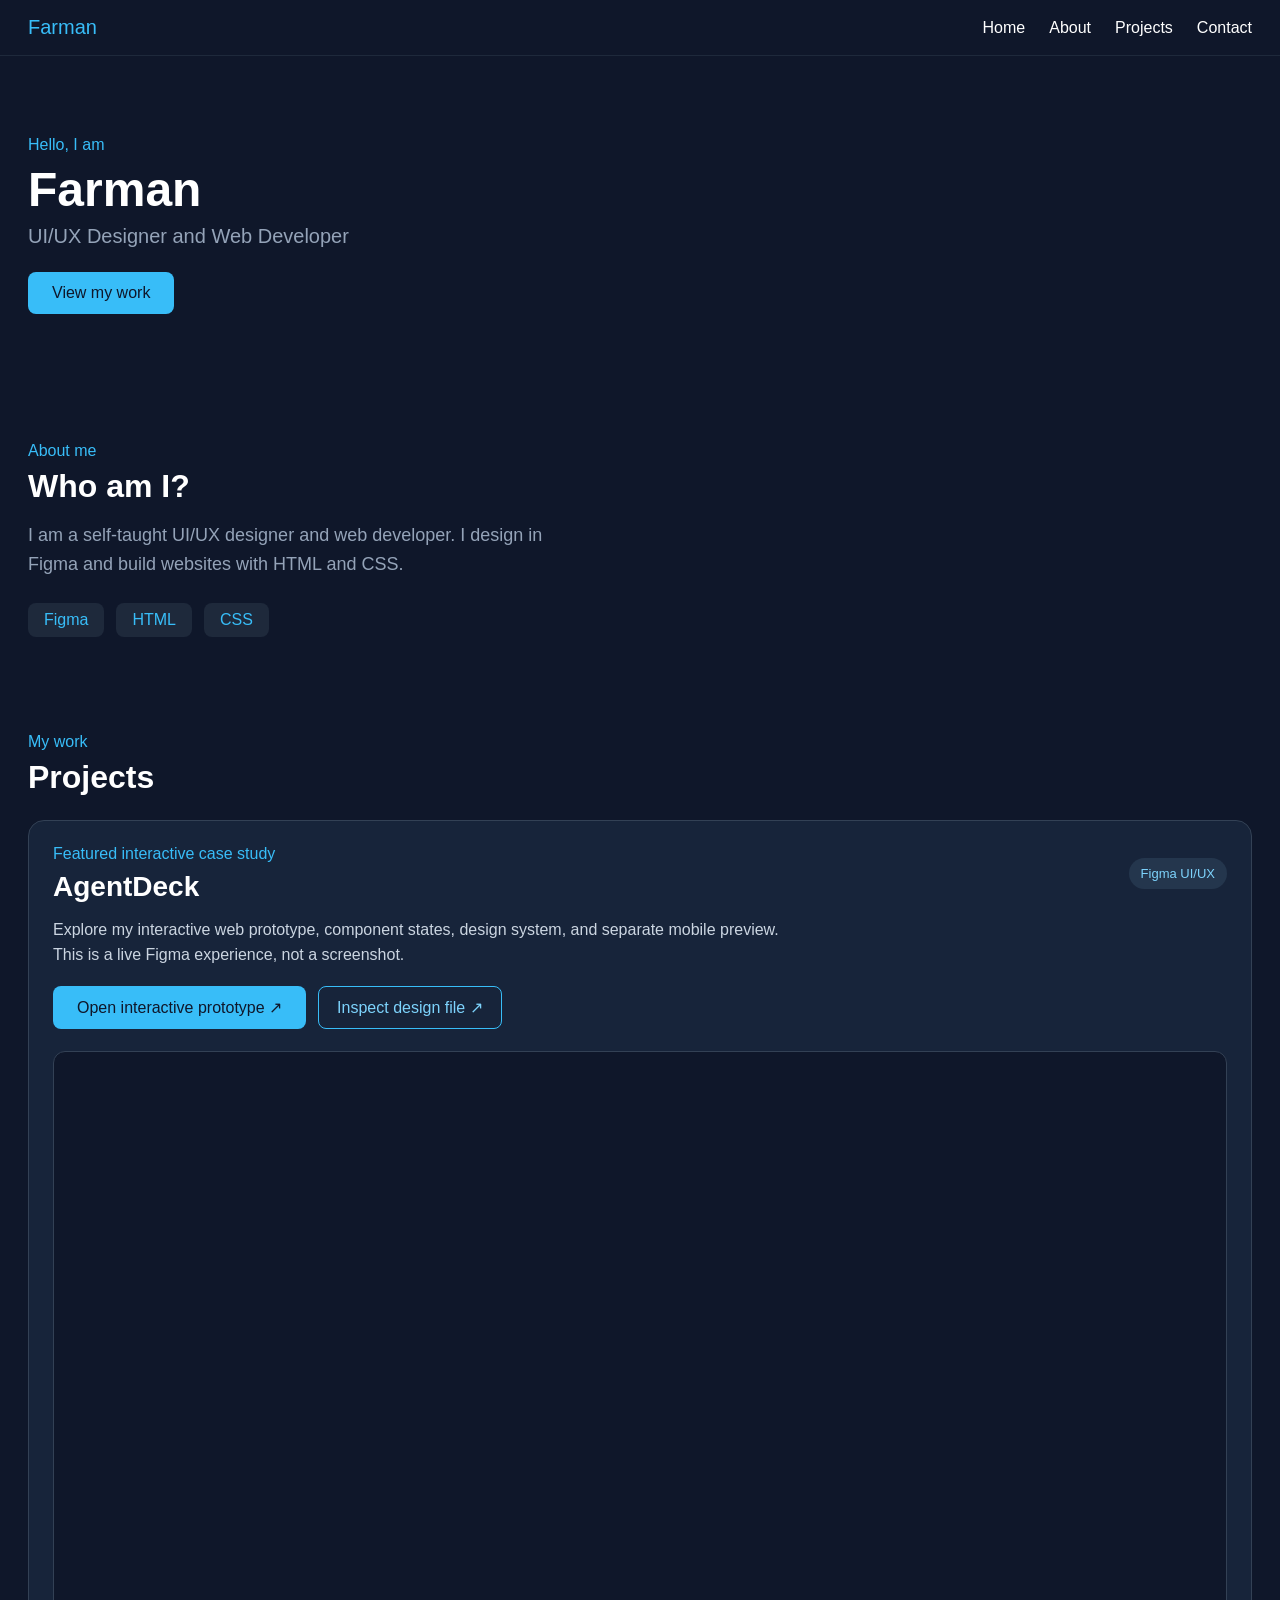
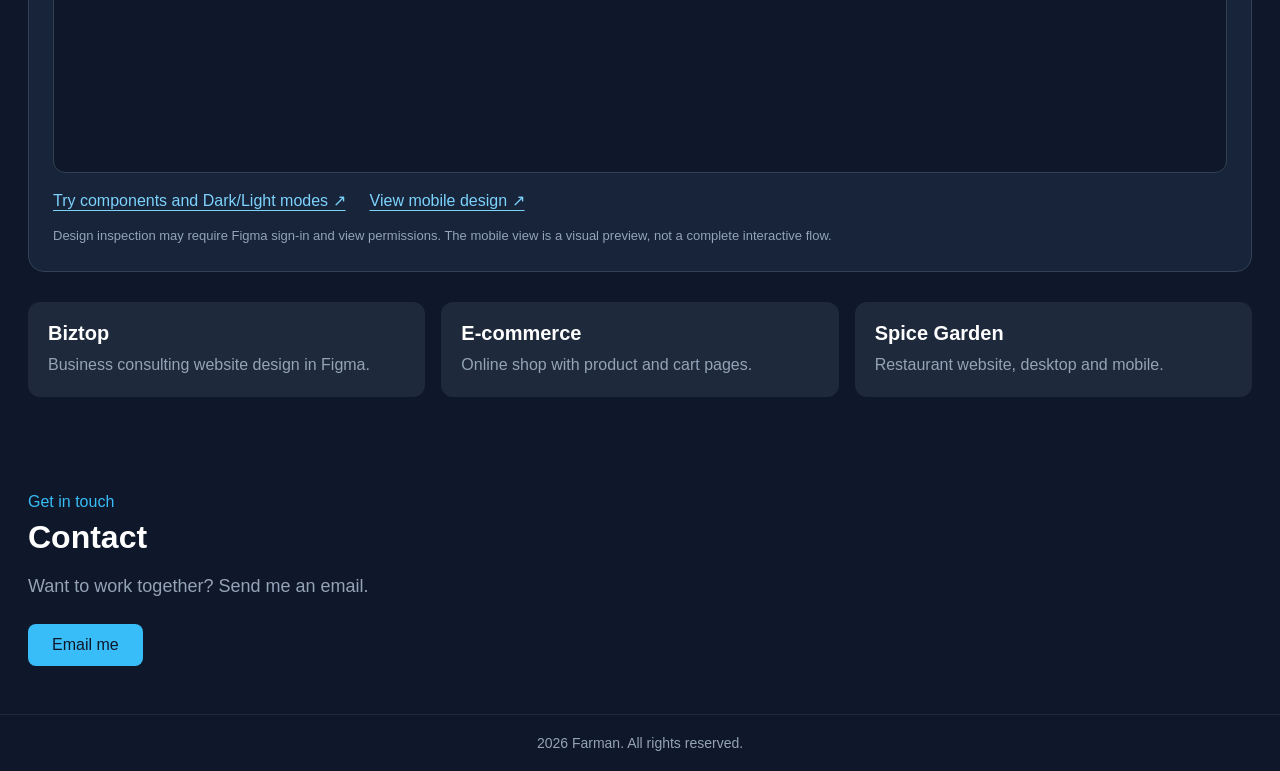
==== Portfolio/index.html @ 5a926c5d "Add files via upload" ====
<!DOCTYPE html>
<html lang="en">
<head>
  <meta charset="UTF-8">
  <meta name="viewport" content="width=device-width, initial-scale=1.0">
  <title>Farman Portfolio</title>
  <link rel="stylesheet" href="style.css">
</head>
<body>
  <nav class="navbar">
    <span class="logo">Farman</span>
    <ul class="nav-links">
            <li><a href="#home">Home</a></li>
      <li><a href="#about">About</a></li>
      <li><a href="#projects">Projects</a></li>
      <li><a href="#contact">Contact</a></li>
    </ul>
  </nav>
  <section class="hero" id="home">
    <p class="hello">Hello, I am</p>
    <h1>Farman</h1>
    <p class="role">UI/UX Designer and Web Developer</p>
    <a href="#projects" class="btn">View my work</a>
  </section>
    <section class="about" id="about">
    <p class="label">About me</p>
    <h2>Who am I?</h2>
    <p class="about-text">I am a self-taught UI/UX designer and web developer. I design in Figma and build websites with HTML and CSS.</p>
    <div class="skills">
      <span>Figma</span>
      <span>HTML</span>
      <span>CSS</span>
    </div>
  </section>
    <section class="projects" id="projects">
    <p class="label">My work</p>
    <h2>Projects</h2>
    <article class="featured-project" aria-labelledby="agentdeck-title">
      <div class="featured-heading">
        <div><p class="label">Featured interactive case study</p><h3 id="agentdeck-title">AgentDeck</h3></div>
        <span class="project-tag">Figma UI/UX</span>
      </div>
      <p class="project-description">Explore my interactive web prototype, component states, design system, and separate mobile preview. This is a live Figma experience, not a screenshot.</p>
      <div class="project-actions">
        <a class="btn" href="https://www.figma.com/proto/64Zrr0QoQQbOeMegzRqmjJ/AgentDeck?page-id=1%3A4&amp;node-id=132-300&amp;starting-point-node-id=132%3A300&amp;scaling=fit-width" target="_blank" rel="noopener noreferrer">Open interactive prototype ↗</a>
        <a class="secondary-btn" href="https://www.figma.com/design/64Zrr0QoQQbOeMegzRqmjJ/AgentDeck?node-id=26-41" target="_blank" rel="noopener noreferrer">Inspect design file ↗</a>
      </div>
      <div class="prototype-frame">
        <iframe title="AgentDeck interactive Figma prototype" src="https://embed.figma.com/proto/64Zrr0QoQQbOeMegzRqmjJ?node-id=132-300&amp;starting-point-node-id=132-300&amp;embed-host=agentdeck-portfolio&amp;scaling=fit-width&amp;show-proto-sidebar=true&amp;hotspot-hints=true" loading="lazy" allowfullscreen></iframe>
      </div>
      <div class="project-extras">
        <a href="https://www.figma.com/proto/64Zrr0QoQQbOeMegzRqmjJ/AgentDeck?page-id=1%3A2&amp;node-id=26-41&amp;starting-point-node-id=26%3A41&amp;scaling=contain" target="_blank" rel="noopener noreferrer">Try components and Dark/Light modes ↗</a>
        <a href="https://www.figma.com/proto/64Zrr0QoQQbOeMegzRqmjJ/AgentDeck?page-id=1%3A5&amp;node-id=94-264&amp;starting-point-node-id=94%3A264&amp;scaling=contain" target="_blank" rel="noopener noreferrer">View mobile design ↗</a>
      </div>
      <p class="project-note">Design inspection may require Figma sign-in and view permissions. The mobile view is a visual preview, not a complete interactive flow.</p>
    </article>
    <div class="cards">
      <div class="card">
        <h3>Biztop</h3>
        <p>Business consulting website design in Figma.</p>
      </div>
      <div class="card">
        <h3>E-commerce</h3>
        <p>Online shop with product and cart pages.</p>
      </div>
      <div class="card">
        <h3>Spice Garden</h3>
        <p>Restaurant website, desktop and mobile.</p>
      </div>
    </div>
  </section>
    <section class="contact" id="contact">
    <p class="label">Get in touch</p>
    <h2>Contact</h2>
    <p class="about-text">Want to work together? Send me an email.</p>
    <a href="mailto:farman.zoniftye@gmail.com" class="btn">Email me</a>
  </section>
  <footer class="footer">2026 Farman. All rights reserved.</footer>
</body>
</html>
---- Portfolio/style.css ----
* { margin: 0; padding: 0; box-sizing: border-box; }
body { background: #0F172A; font-family: Arial, sans-serif; }
.navbar { display: flex; justify-content: space-between; align-items: center; padding: 16px 28px; border-bottom: 1px solid #1E293B; }
.logo { color: #38BDF8; font-size: 20px; }
.nav-links { display: flex; gap: 24px; list-style: none; color: #FFFFFF; font-size: 16px; }
.hero { padding: 80px 28px; }
.hello { color: #38BDF8; font-size: 16px; margin-bottom: 8px; }
h1 { color: #FFFFFF; font-size: 48px; margin-bottom: 8px; }
.role { color: #94A3B8; font-size: 20px; margin-bottom: 24px; }
.btn { background: #38BDF8; color: #0F172A; font-size: 16px; padding: 12px 24px; border-radius: 8px; text-decoration: none; display: inline-block; }
.about { padding: 48px 28px; }
.label { color: #38BDF8; font-size: 16px; margin-bottom: 8px; }
h2 { color: #FFFFFF; font-size: 32px; margin-bottom: 16px; }
.about-text { color: #94A3B8; font-size: 18px; line-height: 1.6; max-width: 520px; margin-bottom: 24px; }
.skills { display: flex; gap: 12px; }
.skills span { background: #1E293B; color: #38BDF8; font-size: 16px; padding: 8px 16px; border-radius: 8px; }
.projects { padding: 48px 28px; }
.cards { display: grid; grid-template-columns: repeat(3, 1fr); gap: 16px; margin-top: 24px; }
.card { background: #1E293B; border-radius: 12px; padding: 20px; }
.card h3 { color: #FFFFFF; font-size: 20px; margin-bottom: 8px; }
.card p { color: #94A3B8; font-size: 16px; line-height: 1.5; }
.contact { padding: 48px 28px; }
.footer { border-top: 1px solid #1E293B; padding: 20px 28px; text-align: center; color: #94A3B8; font-size: 14px; }
html { scroll-behavior: smooth; }
.nav-links a { color: #FFFFFF; text-decoration: none; }
@media (max-width: 768px) {
  .cards { grid-template-columns: 1fr; }
  h1 { font-size: 36px; }
  h2 { font-size: 26px; }
  .navbar { flex-direction: column; gap: 12px; }
  .nav-links { gap: 16px; }
}
/* Featured AgentDeck project */
.featured-project { background:#17243a; border:1px solid #334155; border-radius:16px; padding:24px; margin:24px 0 30px; }
.featured-heading { display:flex; align-items:center; justify-content:space-between; flex-wrap:wrap; gap:12px; }
.featured-heading h3 { color:#fff; font-size:28px; margin-top:5px; }
.project-tag { color:#7dd3fc; background:#24364d; border-radius:999px; padding:8px 12px; font-size:13px; }
.project-description { color:#cbd5e1; line-height:1.6; margin:14px 0 18px; max-width:760px; }
.project-actions,.project-extras { display:flex; flex-wrap:wrap; align-items:center; gap:12px; }
.secondary-btn { border:1px solid #38bdf8; color:#7dd3fc; padding:11px 18px; border-radius:8px; text-decoration:none; }
.prototype-frame { margin-top:22px; background:#0f172a; border-radius:12px; overflow:hidden; border:1px solid #334155; }
.prototype-frame iframe { display:block; width:100%; height:80vh; min-height:560px; border:0; }
.project-extras { margin-top:18px; gap:12px 24px; }
.project-extras a { color:#7dd3fc; text-decoration:underline; text-underline-offset:4px; }
.project-note { margin-top:16px; font-size:13px; line-height:1.6; color:#94a3b8; }
@media (max-width:768px) { .featured-project { padding:16px; } .featured-heading h3 { font-size:24px; } .prototype-frame iframe { min-height:480px; height:70vh; } }
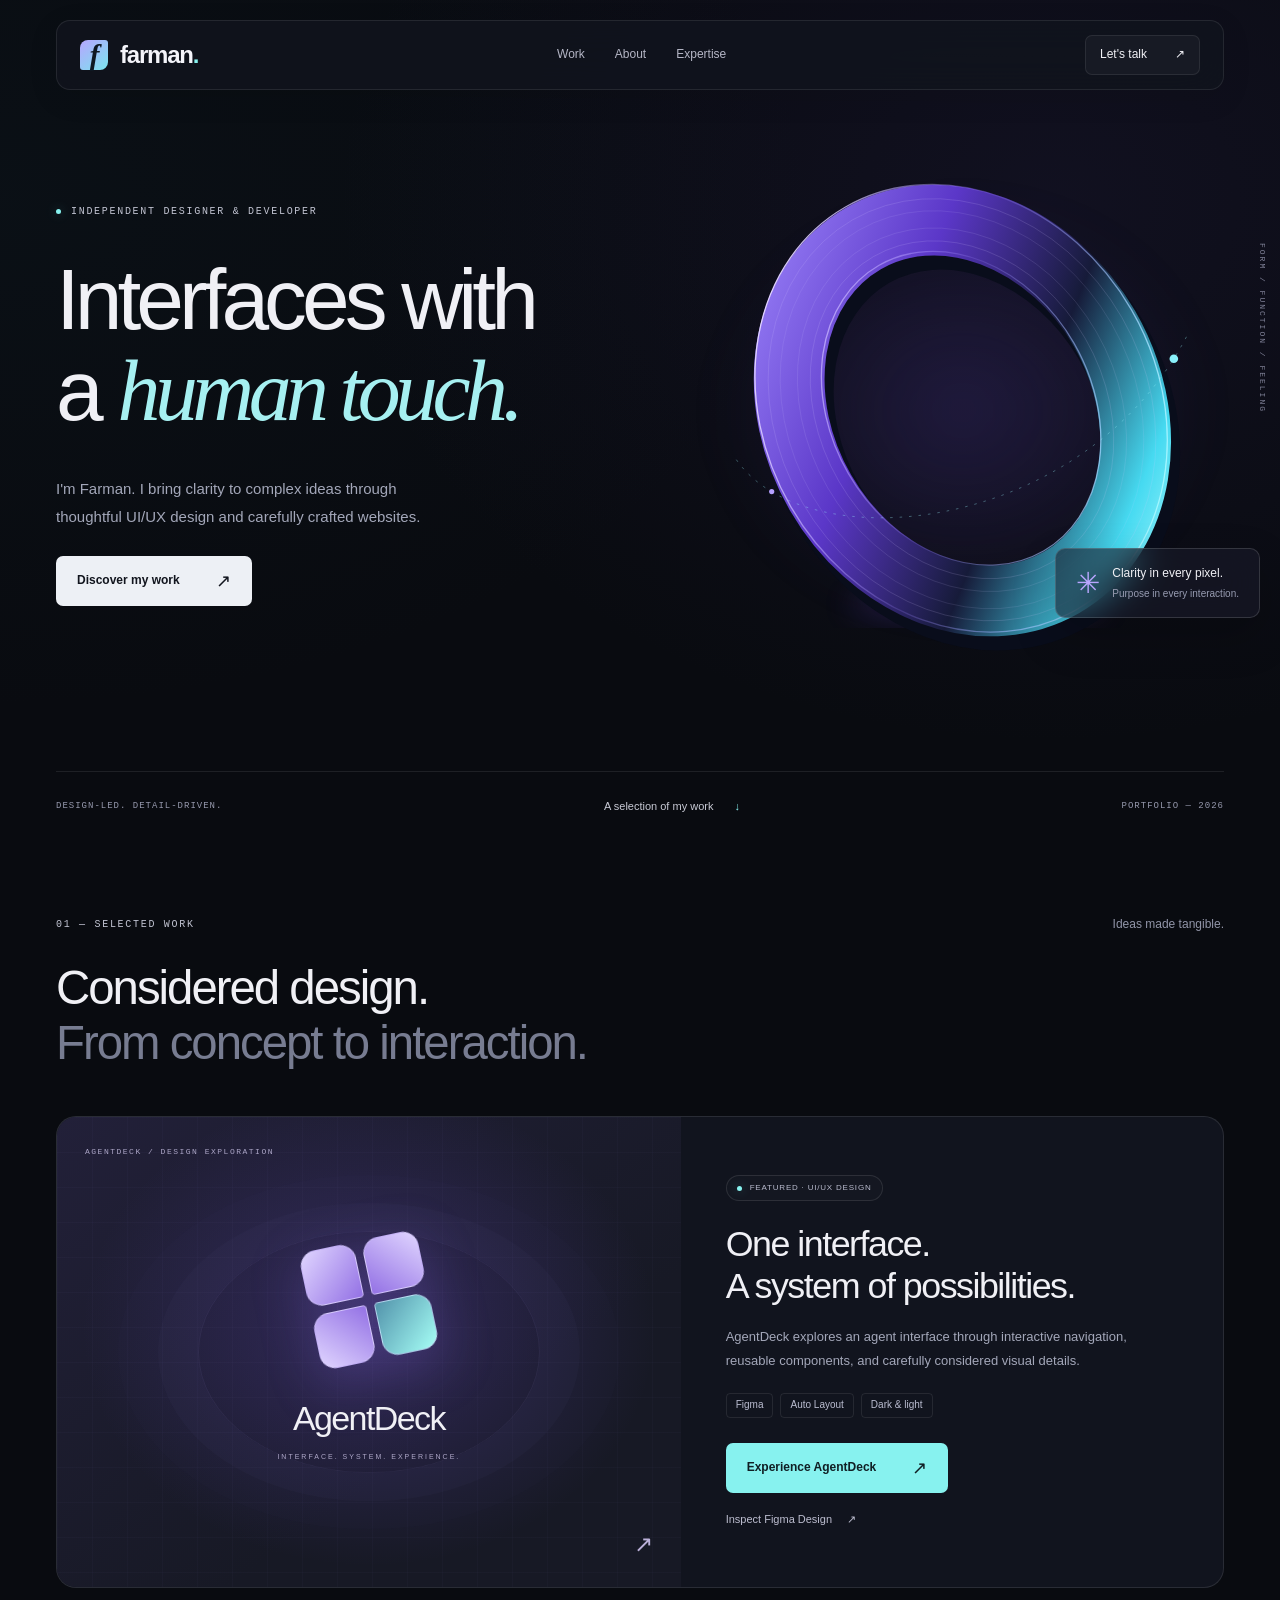
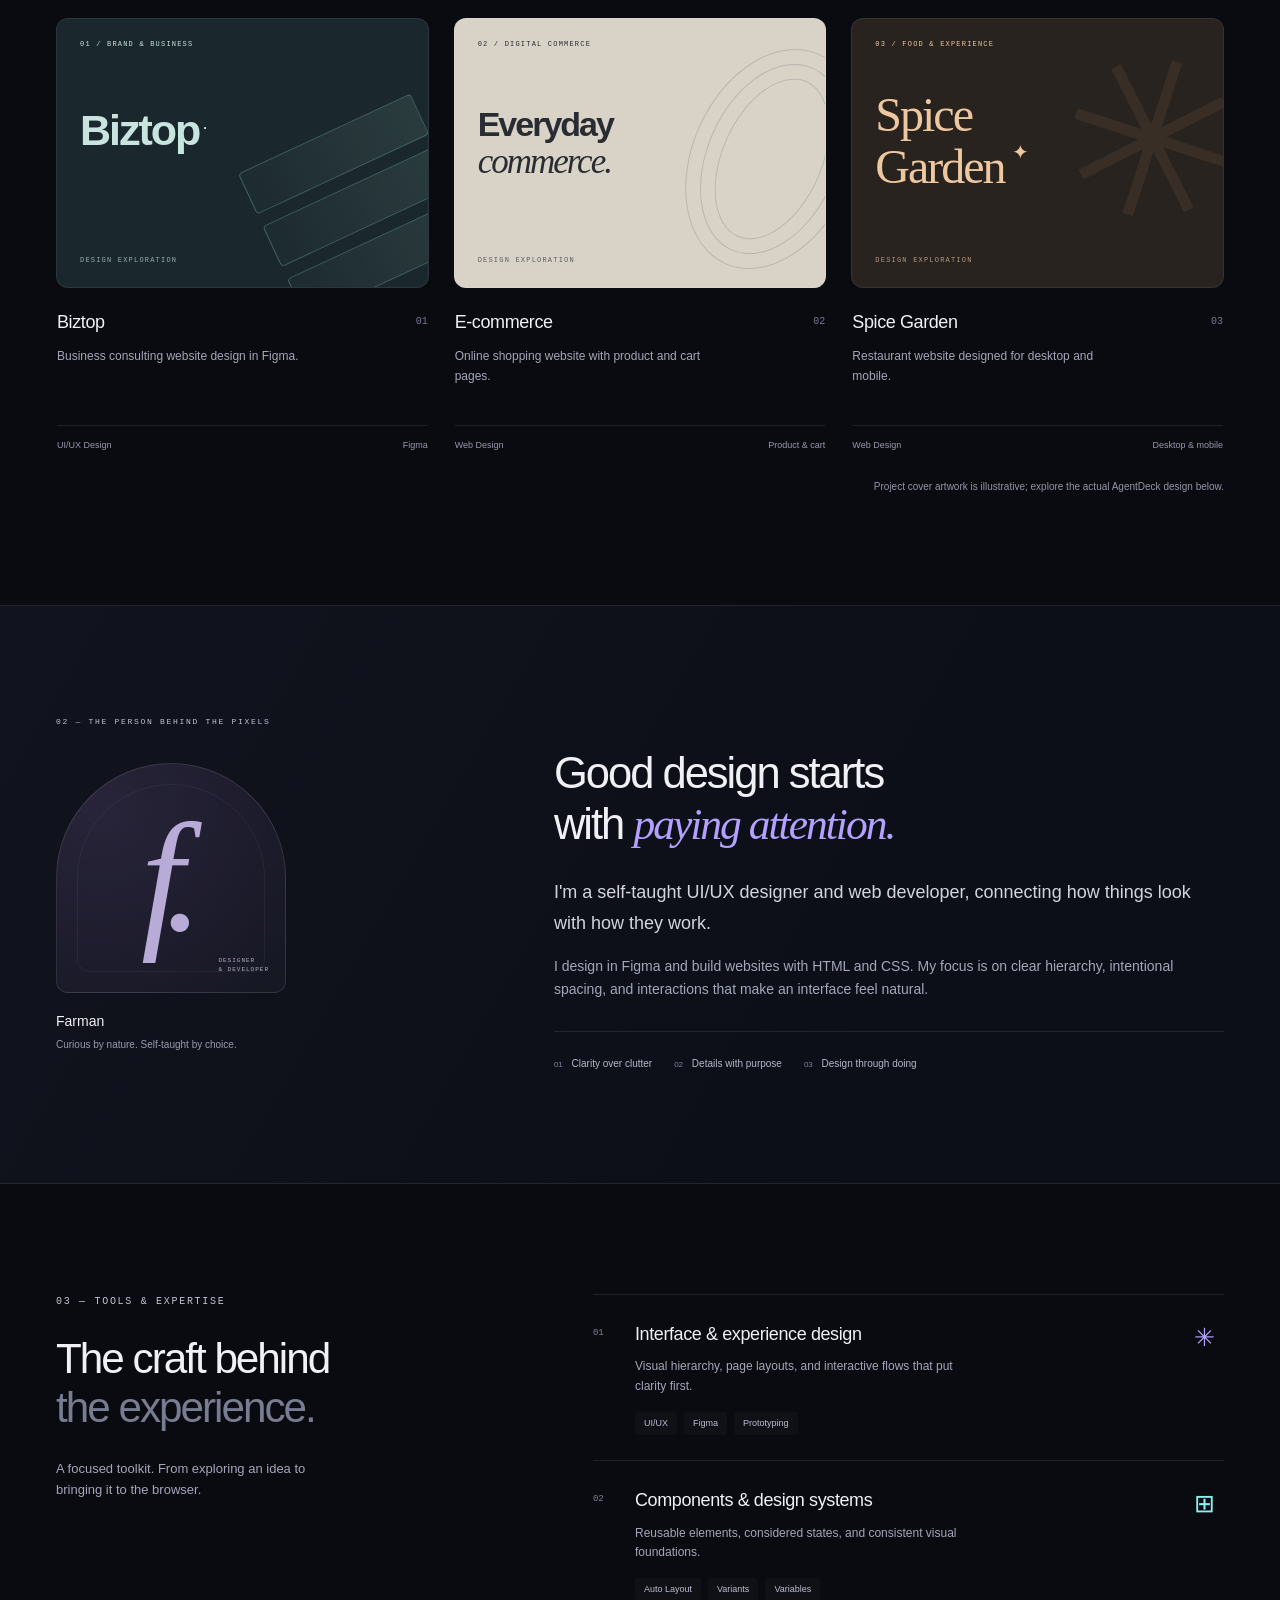
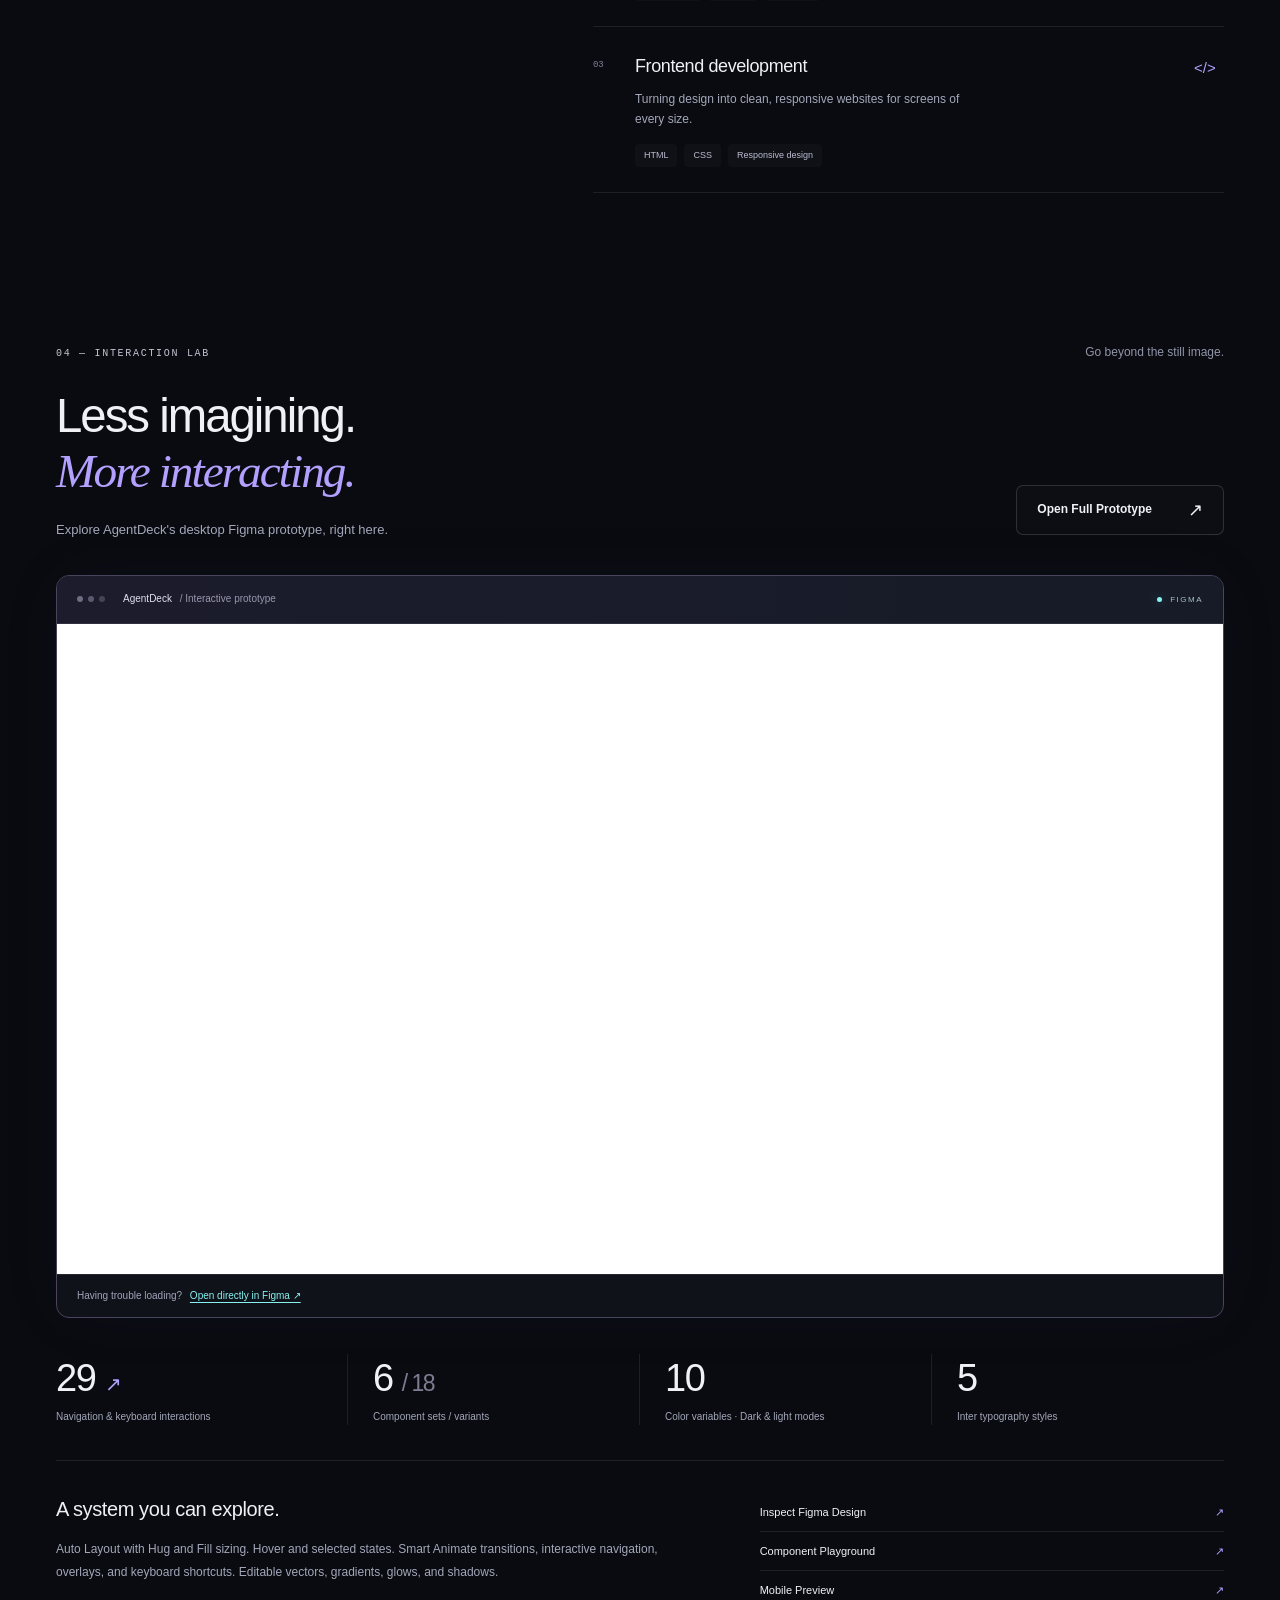
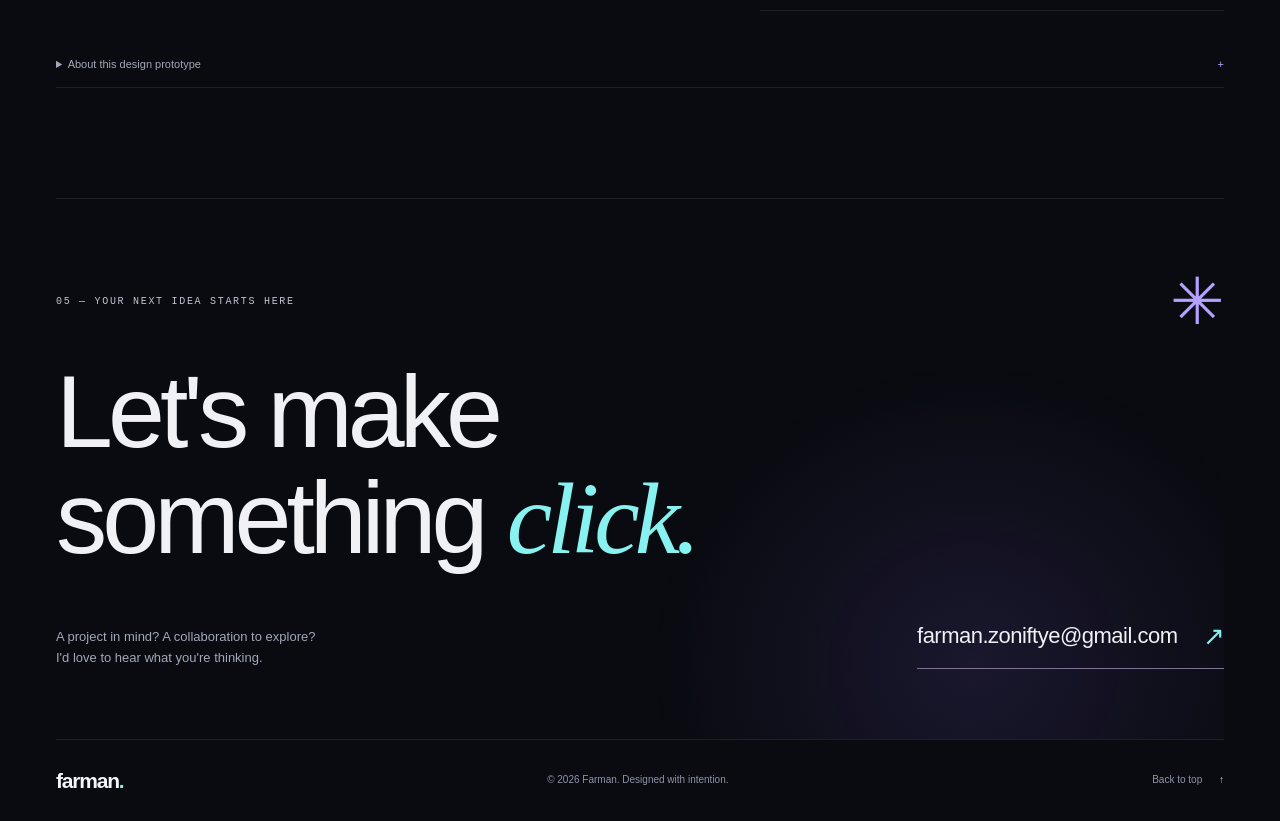
==== commit ba68c4e1: "Add files via upload" ====
--- a/Portfolio/index.html
+++ b/Portfolio/index.html
@@ -1,80 +1,86 @@
-<!DOCTYPE html>
-<html lang="en">
-<head>
-  <meta charset="UTF-8">
-  <meta name="viewport" content="width=device-width, initial-scale=1.0">
-  <title>Farman Portfolio</title>
-  <link rel="stylesheet" href="style.css">
-</head>
-<body>
-  <nav class="navbar">
-    <span class="logo">Farman</span>
-    <ul class="nav-links">
-            <li><a href="#home">Home</a></li>
-      <li><a href="#about">About</a></li>
-      <li><a href="#projects">Projects</a></li>
-      <li><a href="#contact">Contact</a></li>
-    </ul>
-  </nav>
-  <section class="hero" id="home">
-    <p class="hello">Hello, I am</p>
-    <h1>Farman</h1>
-    <p class="role">UI/UX Designer and Web Developer</p>
-    <a href="#projects" class="btn">View my work</a>
-  </section>
-    <section class="about" id="about">
-    <p class="label">About me</p>
-    <h2>Who am I?</h2>
-    <p class="about-text">I am a self-taught UI/UX designer and web developer. I design in Figma and build websites with HTML and CSS.</p>
-    <div class="skills">
-      <span>Figma</span>
-      <span>HTML</span>
-      <span>CSS</span>
-    </div>
-  </section>
-    <section class="projects" id="projects">
-    <p class="label">My work</p>
-    <h2>Projects</h2>
-    <article class="featured-project" aria-labelledby="agentdeck-title">
-      <div class="featured-heading">
-        <div><p class="label">Featured interactive case study</p><h3 id="agentdeck-title">AgentDeck</h3></div>
-        <span class="project-tag">Figma UI/UX</span>
-      </div>
-      <p class="project-description">Explore my interactive web prototype, component states, design system, and separate mobile preview. This is a live Figma experience, not a screenshot.</p>
-      <div class="project-actions">
-        <a class="btn" href="https://www.figma.com/proto/64Zrr0QoQQbOeMegzRqmjJ/AgentDeck?page-id=1%3A4&amp;node-id=132-300&amp;starting-point-node-id=132%3A300&amp;scaling=fit-width" target="_blank" rel="noopener noreferrer">Open interactive prototype ↗</a>
-        <a class="secondary-btn" href="https://www.figma.com/design/64Zrr0QoQQbOeMegzRqmjJ/AgentDeck?node-id=26-41" target="_blank" rel="noopener noreferrer">Inspect design file ↗</a>
-      </div>
-      <div class="prototype-frame">
-        <iframe title="AgentDeck interactive Figma prototype" src="https://embed.figma.com/proto/64Zrr0QoQQbOeMegzRqmjJ?node-id=132-300&amp;starting-point-node-id=132-300&amp;embed-host=agentdeck-portfolio&amp;scaling=fit-width&amp;show-proto-sidebar=true&amp;hotspot-hints=true" loading="lazy" allowfullscreen></iframe>
-      </div>
-      <div class="project-extras">
-        <a href="https://www.figma.com/proto/64Zrr0QoQQbOeMegzRqmjJ/AgentDeck?page-id=1%3A2&amp;node-id=26-41&amp;starting-point-node-id=26%3A41&amp;scaling=contain" target="_blank" rel="noopener noreferrer">Try components and Dark/Light modes ↗</a>
-        <a href="https://www.figma.com/proto/64Zrr0QoQQbOeMegzRqmjJ/AgentDeck?page-id=1%3A5&amp;node-id=94-264&amp;starting-point-node-id=94%3A264&amp;scaling=contain" target="_blank" rel="noopener noreferrer">View mobile design ↗</a>
-      </div>
-      <p class="project-note">Design inspection may require Figma sign-in and view permissions. The mobile view is a visual preview, not a complete interactive flow.</p>
-    </article>
-    <div class="cards">
-      <div class="card">
-        <h3>Biztop</h3>
-        <p>Business consulting website design in Figma.</p>
-      </div>
-      <div class="card">
-        <h3>E-commerce</h3>
-        <p>Online shop with product and cart pages.</p>
-      </div>
-      <div class="card">
-        <h3>Spice Garden</h3>
-        <p>Restaurant website, desktop and mobile.</p>
-      </div>
-    </div>
-  </section>
-    <section class="contact" id="contact">
-    <p class="label">Get in touch</p>
-    <h2>Contact</h2>
-    <p class="about-text">Want to work together? Send me an email.</p>
-    <a href="mailto:farman.zoniftye@gmail.com" class="btn">Email me</a>
-  </section>
-  <footer class="footer">2026 Farman. All rights reserved.</footer>
-</body>
-</html>+<!DOCTYPE html>
+<html lang="en">
+<head>
+  <meta charset="utf-8">
+  <meta name="viewport" content="width=device-width, initial-scale=1">
+  <meta name="theme-color" content="#090b10">
+  <meta name="description" content="Farman — UI/UX designer and web developer. Thoughtful interfaces, interactive Figma prototypes, and carefully built websites.">
+  <title>Farman — Design with a human touch · Preview</title>
+  <link rel="stylesheet" href="style.css">
+  <script src="script.js" defer></script>
+</head>
+<body>
+  <a class="skip" href="#main">Skip to content</a>
+  <header class="header">
+    <nav class="nav wrap" aria-label="Main navigation">
+      <a class="wordmark" href="#home" aria-label="Farman home"><span class="brand-mark" aria-hidden="true">f</span>farman<span class="brand-period">.</span></a>
+      <div class="nav-center"><a href="#projects">Work</a><a href="#about">About</a><a href="#expertise">Expertise</a></div>
+      <a class="nav-contact" href="#contact">Let's talk <span aria-hidden="true">↗</span></a>
+    </nav>
+  </header>
+  <main id="main">
+    <section class="hero wrap" id="home" aria-labelledby="hero-title">
+      <div class="hero-heading">
+        <p class="eyebrow"><span class="signal" aria-hidden="true"></span> INDEPENDENT DESIGNER & DEVELOPER</p>
+        <h1 id="hero-title">Interfaces with<br>a <em>human touch.</em></h1>
+        <div class="hero-bottom"><p>I'm Farman. I bring clarity to complex ideas through thoughtful UI/UX design and carefully crafted websites.</p><a class="button light" href="#projects">Discover my work <span aria-hidden="true">↗</span></a></div>
+      </div>
+      <div class="hero-art" aria-hidden="true">
+        <div class="art-halo"></div>
+        <svg class="sculpture" viewBox="0 0 620 620" fill="none" xmlns="http://www.w3.org/2000/svg">
+          <defs>
+            <linearGradient id="ribbon" x1="100" y1="60" x2="500" y2="570" gradientUnits="userSpaceOnUse"><stop stop-color="#a18aff"/><stop offset=".35" stop-color="#5b37c8"/><stop offset=".62" stop-color="#161b39"/><stop offset=".85" stop-color="#46daf1"/><stop offset="1" stop-color="#b8fcff"/></linearGradient>
+            <linearGradient id="edge" x1="150" y1="120" x2="520" y2="460" gradientUnits="userSpaceOnUse"><stop stop-color="#e0d2ff"/><stop offset=".45" stop-color="#9e83ff" stop-opacity=".2"/><stop offset="1" stop-color="#a4fbff"/></linearGradient>
+            <filter id="soft-glow"><feGaussianBlur stdDeviation="18"/></filter>
+          </defs>
+          <ellipse cx="327" cy="535" rx="150" ry="22" fill="#7651f7" opacity=".2" filter="url(#soft-glow)"/>
+          <g transform="rotate(-30 310 310)">
+            <ellipse cx="310" cy="326" rx="190" ry="230" stroke="#090d1b" stroke-width="87"/>
+            <ellipse cx="310" cy="310" rx="190" ry="230" stroke="url(#ribbon)" stroke-width="82"/>
+            <ellipse cx="310" cy="307" rx="228" ry="269" stroke="url(#edge)" stroke-width="1.5"/>
+            <ellipse cx="310" cy="307" rx="151" ry="191" stroke="url(#edge)" stroke-width="1.5"/>
+            <ellipse cx="310" cy="309" rx="165" ry="205" stroke="#d4c9ff" stroke-opacity=".16"/>
+            <ellipse cx="310" cy="309" rx="180" ry="220" stroke="#d4c9ff" stroke-opacity=".13"/>
+            <ellipse cx="310" cy="309" rx="200" ry="240" stroke="#d4c9ff" stroke-opacity=".12"/>
+            <ellipse cx="310" cy="309" rx="214" ry="254" stroke="#d4c9ff" stroke-opacity=".16"/>
+          </g>
+          <path d="M48 367C131 486 451 453 571 222" stroke="#9cf7ff" stroke-opacity=".4" stroke-dasharray="3 8"/>
+          <circle cx="555" cy="250" r="5" fill="#89f0fa"/><circle cx="89" cy="404" r="3" fill="#b5a0ff"/>
+        </svg>
+        <div class="art-caption"><span class="cross">✳</span><div>Clarity in every pixel.<small>Purpose in every interaction.</small></div></div>
+        <span class="art-coordinate">FORM / FUNCTION / FEELING</span>
+      </div>
+      <div class="hero-footnote"><span>DESIGN-LED. DETAIL-DRIVEN.</span><a href="#projects">A selection of my work <span aria-hidden="true">↓</span></a><span class="edition">PORTFOLIO — 2026</span></div>
+    </section>
+
+    <section class="work section wrap" id="projects" aria-labelledby="work-title">
+      <div class="section-top"><p class="eyebrow">01 — SELECTED WORK</p><span class="section-aside">Ideas made tangible.</span></div>
+      <h2 id="work-title">Considered design.<br><span class="muted">From concept to interaction.</span></h2>
+      <article class="agent-feature" aria-labelledby="agent-title">
+        <div class="agent-art" aria-hidden="true"><div class="agent-grid"></div><span class="art-topline">AGENTDECK / DESIGN EXPLORATION</span><div class="agent-emblem"><i></i><i></i><i></i><i></i></div><div class="agent-art-name">AgentDeck<span>INTERFACE. SYSTEM. EXPERIENCE.</span></div><div class="art-corner">↗</div></div>
+        <div class="agent-copy"><span class="pill"><span class="signal" aria-hidden="true"></span> FEATURED · UI/UX DESIGN</span><h3 id="agent-title">One interface.<br>A system of possibilities.</h3><p>AgentDeck explores an agent interface through interactive navigation, reusable components, and carefully considered visual details.</p><ul class="tags" aria-label="Project technologies"><li>Figma</li><li>Auto Layout</li><li>Dark & light</li></ul><a class="button cyan" href="#prototype">Experience AgentDeck <span aria-hidden="true">↗</span></a><a class="quiet-link" href="https://www.figma.com/design/64Zrr0QoQQbOeMegzRqmjJ/AgentDeck?node-id=26-41" target="_blank" rel="noopener noreferrer">Inspect Figma Design <span aria-hidden="true">↗</span></a></div>
+      </article>
+      <div class="project-grid">
+        <article class="project-card biztop"><div class="project-cover" aria-hidden="true"><span class="cover-index">01 / BRAND & BUSINESS</span><div class="biztop-art"><span></span><span></span><span></span></div><span class="cover-title">Biztop<span class="cover-dot">.</span></span><span class="cover-note">DESIGN EXPLORATION</span></div><div class="project-info"><div class="project-title"><h3>Biztop</h3><span>01</span></div><p>Business consulting website design in Figma.</p><div class="project-meta"><span>UI/UX Design</span><span>Figma</span></div></div></article>
+        <article class="project-card commerce"><div class="project-cover" aria-hidden="true"><span class="cover-index">02 / DIGITAL COMMERCE</span><div class="commerce-art"><i></i><i></i><i></i></div><span class="cover-title">Everyday<span class="serif"> commerce.</span></span><span class="cover-note">DESIGN EXPLORATION</span></div><div class="project-info"><div class="project-title"><h3>E-commerce</h3><span>02</span></div><p>Online shopping website with product and cart pages.</p><div class="project-meta"><span>Web Design</span><span>Product & cart</span></div></div></article>
+        <article class="project-card spice"><div class="project-cover" aria-hidden="true"><span class="cover-index">03 / FOOD & EXPERIENCE</span><div class="spice-art">✳</div><span class="cover-title serif">Spice<br>Garden<span class="tiny-star">✦</span></span><span class="cover-note">DESIGN EXPLORATION</span></div><div class="project-info"><div class="project-title"><h3>Spice Garden</h3><span>03</span></div><p>Restaurant website designed for desktop and mobile.</p><div class="project-meta"><span>Web Design</span><span>Desktop & mobile</span></div></div></article>
+      </div>
+      <p class="art-disclaimer">Project cover artwork is illustrative; explore the actual AgentDeck design below.</p>
+    </section>
+
+    <section class="about-band" id="about" aria-labelledby="about-title"><div class="about wrap section"><div class="about-identity"><p class="eyebrow">02 — THE PERSON BEHIND THE PIXELS</p><div class="identity-art" aria-hidden="true"><span>f.</span><i>DESIGNER<br>& DEVELOPER</i></div><p class="identity-caption">Farman<span>Curious by nature. Self-taught by choice.</span></p></div><div class="about-story"><h2 id="about-title">Good design starts<br>with <em>paying attention.</em></h2><p class="lead">I'm a self-taught UI/UX designer and web developer, connecting how things look with how they work.</p><p>I design in Figma and build websites with HTML and CSS. My focus is on clear hierarchy, intentional spacing, and interactions that make an interface feel natural.</p><div class="about-values"><span><i>01</i> Clarity over clutter</span><span><i>02</i> Details with purpose</span><span><i>03</i> Design through doing</span></div></div></div></section>
+
+    <section class="expertise section wrap" id="expertise" aria-labelledby="expertise-title"><div class="expertise-heading"><p class="eyebrow">03 — TOOLS & EXPERTISE</p><h2 id="expertise-title">The craft behind<br><span class="muted">the experience.</span></h2><p>A focused toolkit. From exploring an idea to bringing it to the browser.</p></div><div class="expertise-list"><article><span class="expertise-number">01</span><div><h3>Interface & experience design</h3><p>Visual hierarchy, page layouts, and interactive flows that put clarity first.</p><ul class="tags"><li>UI/UX</li><li>Figma</li><li>Prototyping</li></ul></div><span class="expertise-icon" aria-hidden="true">✳</span></article><article><span class="expertise-number">02</span><div><h3>Components & design systems</h3><p>Reusable elements, considered states, and consistent visual foundations.</p><ul class="tags"><li>Auto Layout</li><li>Variants</li><li>Variables</li></ul></div><span class="expertise-icon" aria-hidden="true">⊞</span></article><article><span class="expertise-number">03</span><div><h3>Frontend development</h3><p>Turning design into clean, responsive websites for screens of every size.</p><ul class="tags"><li>HTML</li><li>CSS</li><li>Responsive design</li></ul></div><span class="expertise-icon code-icon" aria-hidden="true">&lt;/&gt;</span></article></div></section>
+
+    <section class="prototype-section section wrap" id="prototype" aria-labelledby="prototype-title"><div class="section-top"><p class="eyebrow">04 — INTERACTION LAB</p><span class="section-aside">Go beyond the still image.</span></div><div class="lab-heading"><div><h2 id="prototype-title">Less imagining.<br><em>More interacting.</em></h2><p>Explore AgentDeck's desktop Figma prototype, right here.</p></div><a class="button outline" href="https://www.figma.com/proto/64Zrr0QoQQbOeMegzRqmjJ/AgentDeck?page-id=1%3A4&amp;node-id=132-300&amp;starting-point-node-id=132%3A300&amp;scaling=fit-width" target="_blank" rel="noopener noreferrer">Open Full Prototype <span aria-hidden="true">↗</span></a></div>
+      <div class="prototype-shell"><div class="lab-toolbar"><div><span class="window-dots" aria-hidden="true"><i></i><i></i><i></i></span><span>AgentDeck <span class="toolbar-secondary">/ Interactive prototype</span></span></div><span class="live-label"><span class="signal" aria-hidden="true"></span> FIGMA</span></div><iframe title="AgentDeck interactive desktop Figma prototype" src="https://embed.figma.com/proto/64Zrr0QoQQbOeMegzRqmjJ/AgentDeck?page-id=1%3A4&amp;node-id=132-300&amp;starting-point-node-id=132%3A300&amp;scaling=fit-width&amp;embed-host=share" loading="lazy" allowfullscreen></iframe><div class="lab-fallback">Having trouble loading? <a href="https://www.figma.com/proto/64Zrr0QoQQbOeMegzRqmjJ/AgentDeck?page-id=1%3A4&amp;node-id=132-300&amp;starting-point-node-id=132%3A300&amp;scaling=fit-width" target="_blank" rel="noopener noreferrer">Open directly in Figma ↗</a></div></div>
+      <div class="system-facts"><div><strong>29<span>↗</span></strong><p>Navigation & keyboard interactions</p></div><div><strong>6 <small>/ 18</small></strong><p>Component sets / variants</p></div><div><strong>10</strong><p>Color variables · Dark & light modes</p></div><div><strong>5</strong><p>Inter typography styles</p></div></div>
+      <div class="lab-details"><div><h3>A system you can explore.</h3><p>Auto Layout with Hug and Fill sizing. Hover and selected states. Smart Animate transitions, interactive navigation, overlays, and keyboard shortcuts. Editable vectors, gradients, glows, and shadows.</p></div><div class="lab-links"><a href="https://www.figma.com/design/64Zrr0QoQQbOeMegzRqmjJ/AgentDeck?node-id=26-41" target="_blank" rel="noopener noreferrer">Inspect Figma Design <span aria-hidden="true">↗</span></a><a href="https://www.figma.com/proto/64Zrr0QoQQbOeMegzRqmjJ/AgentDeck?page-id=1%3A2&amp;node-id=26-41&amp;starting-point-node-id=26%3A41&amp;scaling=contain" target="_blank" rel="noopener noreferrer">Component Playground <span aria-hidden="true">↗</span></a><a href="https://www.figma.com/proto/64Zrr0QoQQbOeMegzRqmjJ/AgentDeck?page-id=1%3A5&amp;node-id=94-264&amp;starting-point-node-id=94%3A264&amp;scaling=contain" target="_blank" rel="noopener noreferrer">Mobile Preview <span aria-hidden="true">↗</span></a></div></div>
+      <details class="prototype-notes"><summary>About this design prototype <span aria-hidden="true">+</span></summary><p>AgentDeck is a design prototype, not production software. Authentication, live search, and agent execution are conceptual. The mobile composition is separate, not an automatic responsive breakpoint or a complete interactive flow. Design inspection may require Figma sign-in and view permissions.</p></details>
+    </section>
+
+    <section class="contact section wrap" id="contact" aria-labelledby="contact-title"><div class="contact-glow" aria-hidden="true"></div><div class="contact-top"><p class="eyebrow">05 — YOUR NEXT IDEA STARTS HERE</p><span aria-hidden="true">✳</span></div><h2 id="contact-title">Let's make<br>something <em>click.</em></h2><div class="contact-bottom"><p>A project in mind? A collaboration to explore?<br>I'd love to hear what you're thinking.</p><a class="contact-email" href="mailto:farman.zoniftye@gmail.com">farman.zoniftye@gmail.com <span aria-hidden="true">↗</span></a></div></section>
+  </main>
+  <footer class="footer wrap"><a class="wordmark" href="#home" aria-label="Farman home">farman<span class="brand-period">.</span></a><p>© 2026 Farman. Designed with intention.</p><a href="#home">Back to top <span aria-hidden="true">↑</span></a></footer>
+</body>
+</html>
--- a/Portfolio/style.css
+++ b/Portfolio/style.css
@@ -1,46 +1,375 @@
-* { margin: 0; padding: 0; box-sizing: border-box; }
-body { background: #0F172A; font-family: Arial, sans-serif; }
-.navbar { display: flex; justify-content: space-between; align-items: center; padding: 16px 28px; border-bottom: 1px solid #1E293B; }
-.logo { color: #38BDF8; font-size: 20px; }
-.nav-links { display: flex; gap: 24px; list-style: none; color: #FFFFFF; font-size: 16px; }
-.hero { padding: 80px 28px; }
-.hello { color: #38BDF8; font-size: 16px; margin-bottom: 8px; }
-h1 { color: #FFFFFF; font-size: 48px; margin-bottom: 8px; }
-.role { color: #94A3B8; font-size: 20px; margin-bottom: 24px; }
-.btn { background: #38BDF8; color: #0F172A; font-size: 16px; padding: 12px 24px; border-radius: 8px; text-decoration: none; display: inline-block; }
-.about { padding: 48px 28px; }
-.label { color: #38BDF8; font-size: 16px; margin-bottom: 8px; }
-h2 { color: #FFFFFF; font-size: 32px; margin-bottom: 16px; }
-.about-text { color: #94A3B8; font-size: 18px; line-height: 1.6; max-width: 520px; margin-bottom: 24px; }
-.skills { display: flex; gap: 12px; }
-.skills span { background: #1E293B; color: #38BDF8; font-size: 16px; padding: 8px 16px; border-radius: 8px; }
-.projects { padding: 48px 28px; }
-.cards { display: grid; grid-template-columns: repeat(3, 1fr); gap: 16px; margin-top: 24px; }
-.card { background: #1E293B; border-radius: 12px; padding: 20px; }
-.card h3 { color: #FFFFFF; font-size: 20px; margin-bottom: 8px; }
-.card p { color: #94A3B8; font-size: 16px; line-height: 1.5; }
-.contact { padding: 48px 28px; }
-.footer { border-top: 1px solid #1E293B; padding: 20px 28px; text-align: center; color: #94A3B8; font-size: 14px; }
-html { scroll-behavior: smooth; }
-.nav-links a { color: #FFFFFF; text-decoration: none; }
-@media (max-width: 768px) {
-  .cards { grid-template-columns: 1fr; }
-  h1 { font-size: 36px; }
-  h2 { font-size: 26px; }
-  .navbar { flex-direction: column; gap: 12px; }
-  .nav-links { gap: 16px; }
-}
-/* Featured AgentDeck project */
-.featured-project { background:#17243a; border:1px solid #334155; border-radius:16px; padding:24px; margin:24px 0 30px; }
-.featured-heading { display:flex; align-items:center; justify-content:space-between; flex-wrap:wrap; gap:12px; }
-.featured-heading h3 { color:#fff; font-size:28px; margin-top:5px; }
-.project-tag { color:#7dd3fc; background:#24364d; border-radius:999px; padding:8px 12px; font-size:13px; }
-.project-description { color:#cbd5e1; line-height:1.6; margin:14px 0 18px; max-width:760px; }
-.project-actions,.project-extras { display:flex; flex-wrap:wrap; align-items:center; gap:12px; }
-.secondary-btn { border:1px solid #38bdf8; color:#7dd3fc; padding:11px 18px; border-radius:8px; text-decoration:none; }
-.prototype-frame { margin-top:22px; background:#0f172a; border-radius:12px; overflow:hidden; border:1px solid #334155; }
-.prototype-frame iframe { display:block; width:100%; height:80vh; min-height:560px; border:0; }
-.project-extras { margin-top:18px; gap:12px 24px; }
-.project-extras a { color:#7dd3fc; text-decoration:underline; text-underline-offset:4px; }
-.project-note { margin-top:16px; font-size:13px; line-height:1.6; color:#94a3b8; }
-@media (max-width:768px) { .featured-project { padding:16px; } .featured-heading h3 { font-size:24px; } .prototype-frame iframe { min-height:480px; height:70vh; } }
+/* Preview only — independent of the published site's styles. */
+:root {
+  color-scheme: dark;
+  --background: #090b10;
+  --surface: #10131d;
+  --text: #f0f0f5;
+  --secondary: #a3a7b9;
+  --line: #ffffff16;
+  --cyan: #87f2ef;
+  --violet: #b3a0ff;
+  --radius: 20px;
+}
+
+* { box-sizing: border-box; }
+html { scroll-behavior: smooth; scroll-padding-top: 100px; }
+body { margin: 0; background: var(--background); color: var(--text); font-family: "Segoe UI", Arial, sans-serif; font-size: 16px; line-height: 1.65; -webkit-font-smoothing: antialiased; }
+body::before { content: ""; position: absolute; inset: 0 0 auto; height: 1000px; z-index: -1; background: radial-gradient(ellipse at 82% 20%, #30255e35, transparent 48%), radial-gradient(ellipse at 0% 20%, #12313d20, transparent 45%); pointer-events: none; }
+a { color: inherit; text-decoration: none; }
+a, summary { -webkit-tap-highlight-color: transparent; }
+a:focus-visible, summary:focus-visible { outline: 2px solid var(--cyan); outline-offset: 6px; }
+a:hover { color: var(--cyan); }
+::selection { color: #090b10; background: var(--cyan); }
+h1, h2, h3, p { margin: 0; }
+h1, h2, h3 { font-weight: 500; }
+em, .serif { font-family: Georgia, "Times New Roman", serif; font-weight: 400; }
+em { color: var(--violet); }
+.wrap { width: min(1240px, calc(100% - 112px)); margin-inline: auto; }
+.section { padding-block: 110px; }
+.eyebrow { font-family: Consolas, "Courier New", monospace; font-size: 10px; line-height: 1.5; font-weight: 400; letter-spacing: 1.7px; display: flex; align-items: center; gap: 10px; color: #c2c4d2; }
+.signal { width: 5px; height: 5px; background: var(--cyan); border-radius: 50%; display: inline-block; flex-shrink: 0; box-shadow: 0 0 12px #87f2ef55; }
+.muted { color: #777c91; }
+.skip { position: fixed; left: 24px; top: -90px; padding: 12px 20px; background: var(--cyan); color: #080b10; z-index: 100; }
+.skip:focus { top: 20px; }
+
+/* Compact glass navigation */
+.header { position: sticky; top: 16px; z-index: 20; margin-top: 20px; }
+.nav { min-height: 70px; padding: 0 23px; border: 1px solid #ffffff16; border-radius: 14px; background: #11141ddd; backdrop-filter: blur(20px); display: flex; align-items: center; justify-content: space-between; gap: 30px; box-shadow: 0 8px 30px #00000018; }
+.wordmark { display: inline-flex; align-items: center; color: #f4f4fa; font-size: 24px; font-weight: 650; letter-spacing: -1.2px; line-height: 1; }
+.brand-period { color: var(--cyan); }
+.brand-mark { display: grid; place-items: center; width: 28px; height: 30px; background: linear-gradient(140deg, #b7a6ff, #7ae3ed); color: #0e1822; font-family: Georgia, serif; font-size: 29px; font-style: italic; margin-right: 12px; border-radius: 8px 3px 8px 3px; }
+.nav-center { display: flex; gap: 30px; font-size: 12px; color: #b5b6c6; }
+.nav-center a { padding-block: 10px; transition: color .2s; }
+.nav-center a[aria-current="location"] { color: var(--cyan); }
+.nav-contact { display: inline-flex; align-items: center; gap: 28px; border-radius: 7px; padding: 9px 14px; background: #ffffff09; border: 1px solid #ffffff15; font-size: 12px; }
+
+/* Editorial hero with an original abstract sculpture */
+.hero { position: relative; padding-top: 104px; display: grid; grid-template-columns: 1.3fr 1fr; min-height: 750px; }
+.hero-heading { position: relative; z-index: 2; padding-top: 10px; }
+.hero .eyebrow { margin-bottom: 35px; }
+h1 { font-size: clamp(55px, 6.7vw, 94px); letter-spacing: -5px; line-height: 1.06; width: max-content; }
+h1 em { color: #a6f0f1; letter-spacing: -5.5px; }
+.hero-bottom { margin-top: 37px; max-width: 380px; }
+.hero-bottom p { font-size: 15px; color: var(--secondary); line-height: 1.85; margin-bottom: 26px; }
+.button { display: inline-flex; justify-content: space-between; align-items: center; gap: 36px; padding: 14px 20px; border: 1px solid transparent; border-radius: 7px; font-size: 12px; font-weight: 600; transition: transform .2s, box-shadow .2s, background .2s; }
+.button:hover { transform: translateY(-3px); box-shadow: 0 10px 30px #0004; }
+.button span { font-size: 18px; font-weight: 400; line-height: 1; }
+.light { background: #edf0f5; color: #12151e; }
+.light:hover { background: white; color: #12151e; }
+.cyan { background: var(--cyan); color: #101f24; }
+.cyan:hover { color: #101f24; background: #bbfffb; }
+.outline { border-color: #ffffff24; background: #ffffff04; }
+.outline:hover { border-color: #87f2ef66; }
+.hero-art { position: relative; min-width: 0; align-self: center; margin: -60px -45px 0 -60px; height: 535px; }
+.art-halo { position: absolute; inset: 40px; background: radial-gradient(ellipse, #6245bf38, transparent 65%); filter: blur(25px); }
+.sculpture { position: relative; width: 100%; height: 100%; overflow: visible; animation: sculpture-arrive 1.4s ease-out both; }
+.art-caption { position: absolute; bottom: 60px; right: 9px; display: flex; align-items: center; gap: 12px; background: #1a1c2a99; backdrop-filter: blur(18px); border: 1px solid #ffffff24; border-radius: 10px; padding: 15px 20px; font-size: 12px; box-shadow: 0 18px 45px #0003; }
+.cross { font-size: 29px; color: #b9a6ff; line-height: 1; }
+.art-caption small { display: block; color: #989cb2; font-size: 10px; margin-top: 2px; }
+.art-coordinate { position: absolute; top: 100px; right: 0; writing-mode: vertical-rl; font-family: Consolas, monospace; font-size: 8px; letter-spacing: 2px; color: #818399; }
+.hero-footnote { grid-column: 1 / -1; display: flex; align-items: center; justify-content: space-between; gap: 20px; border-top: 1px solid var(--line); padding: 25px 0; align-self: end; margin-top: 65px; color: #9699ad; font-family: Consolas, monospace; font-size: 9px; letter-spacing: 1px; }
+.hero-footnote a { color: #c9cbd6; font-family: "Segoe UI", Arial, sans-serif; font-size: 11px; letter-spacing: 0; }
+.hero-footnote a span { margin-left: 18px; color: var(--cyan); }
+
+/* Work: a split feature and three equal editorial covers */
+.work { padding-top: 75px; }
+.section-top { display: flex; justify-content: space-between; gap: 20px; align-items: center; margin-bottom: 25px; }
+.section-aside { font-size: 12px; color: #9195a8; }
+h2 { font-size: clamp(34px, 3.7vw, 52px); line-height: 1.17; letter-spacing: -2px; }
+.agent-feature { display: grid; grid-template-columns: 1.15fr 1fr; margin-top: 45px; border: 1px solid #ffffff1a; border-radius: var(--radius); overflow: hidden; background: #11141e; }
+.agent-art { min-height: 470px; position: relative; display: flex; flex-direction: column; align-items: center; justify-content: center; overflow: hidden; background: radial-gradient(ellipse at 50% 45%, #674ac54f, transparent 65%), linear-gradient(145deg, #222039, #171925 65%); }
+.agent-art::after { content: ""; position: absolute; width: 340px; height: 340px; border-radius: 50%; border: 1px solid #b1a4ef15; box-shadow: 0 0 0 40px #b1a4ef06, 0 0 0 80px #b1a4ef03; transform: rotateX(45deg); }
+.agent-grid { position: absolute; inset: 0; background-image: linear-gradient(#bdadff06 1px, transparent 1px), linear-gradient(90deg, #bdadff06 1px, transparent 1px); background-size: 35px 35px; }
+.art-topline { position: absolute; top: 28px; left: 28px; font-size: 8px; letter-spacing: 1.5px; color: #aca6c7; font-family: Consolas, monospace; }
+.agent-emblem { width: 120px; height: 120px; display: grid; grid-template-columns: 1fr 1fr; gap: 8px; transform: rotate(-12deg); z-index: 1; filter: drop-shadow(0 15px 26px #8b6ee744); }
+.agent-emblem i { background: linear-gradient(135deg, #e0d5ff, #9472e5); border: 1px solid #ddd3ff80; border-radius: 16px 16px 4px 16px; }
+.agent-emblem i:nth-child(2) { transform: rotate(90deg); }
+.agent-emblem i:nth-child(3) { transform: rotate(-90deg); }
+.agent-emblem i:nth-child(4) { transform: rotate(180deg); background: linear-gradient(135deg, #a6fff6, #5394ac); }
+.agent-art-name { position: relative; z-index: 1; font-size: 34px; font-weight: 500; letter-spacing: -1.6px; margin-top: 30px; text-align: center; }
+.agent-art-name span { display: block; font-size: 7px; letter-spacing: 2px; margin-top: 5px; color: #afa8c9; }
+.art-corner { position: absolute; bottom: 23px; right: 28px; color: #bbb0d9; font-size: 23px; }
+.agent-copy { padding: 45px; display: flex; flex-direction: column; align-items: start; justify-content: center; }
+.pill { border: 1px solid #ffffff1a; background: #ffffff04; border-radius: 20px; display: inline-flex; align-items: center; gap: 8px; padding: 5px 10px; color: #b9bbce; font-size: 8px; letter-spacing: .8px; }
+.agent-copy h3 { font-size: clamp(27px, 2.8vw, 39px); line-height: 1.18; letter-spacing: -1.5px; margin-top: 22px; }
+.agent-copy>p { color: var(--secondary); font-size: 13px; margin-top: 18px; line-height: 1.85; }
+.tags { display: flex; flex-wrap: wrap; gap: 7px; padding: 0; margin: 20px 0 25px; list-style: none; }
+.tags li { padding: 3px 9px; border: 1px solid #ffffff16; border-radius: 4px; font-size: 10px; color: #bbbdd1; }
+.quiet-link { font-size: 11px; color: #bdbed0; margin-top: 17px; }
+.quiet-link span { margin-left: 12px; }
+.project-grid { display: grid; grid-template-columns: repeat(3, minmax(0, 1fr)); gap: 25px; margin-top: 30px; }
+.project-card { min-width: 0; }
+.project-cover { position: relative; height: 270px; border-radius: 12px; border: 1px solid #ffffff12; overflow: hidden; transition: border-color .3s, transform .3s; }
+.project-card:hover .project-cover { transform: translateY(-4px); border-color: #ffffff40; }
+.cover-index, .cover-note { position: absolute; left: 23px; z-index: 2; font-family: Consolas, monospace; font-size: 7px; letter-spacing: 1.2px; }
+.cover-index { top: 20px; }
+.cover-note { bottom: 20px; opacity: .7; }
+.cover-title { position: absolute; left: 23px; top: 88px; z-index: 2; font-size: 43px; font-weight: 550; letter-spacing: -2px; line-height: 1.1; }
+.cover-dot { vertical-align: super; font-size: 13px; margin-left: 4px; }
+.biztop .project-cover { background: #1a282d; color: #c8e4df; }
+.biztop-art { position: absolute; right: -30px; bottom: -35px; width: 190px; height: 210px; transform: rotate(-25deg); }
+.biztop-art span { display: block; height: 45px; border: 1px solid #7db7b94f; background: linear-gradient(90deg, #c1e9df05, #c1e9df1a); margin-top: 13px; border-radius: 4px; }
+.commerce .project-cover { background: #d9d2c6; color: #292d33; }
+.commerce .cover-title { font-size: 34px; top: 87px; }
+.commerce .cover-title>span { display: block; font-size: 35px; font-style: italic; }
+.commerce-art { position: absolute; right: -27px; top: 25px; width: 160px; height: 230px; transform: rotate(24deg); }
+.commerce-art i { display: block; position: absolute; inset: 0; border: 1px solid #3e495933; border-radius: 50%; }
+.commerce-art i:nth-child(2) { inset: 15px; }
+.commerce-art i:nth-child(3) { inset: 30px; }
+.spice .project-cover { background: #29231f; color: #edc7a0; }
+.spice .cover-title { font-weight: 400; top: 70px; font-size: 48px; letter-spacing: -2px; }
+.tiny-star { font-size: 20px; vertical-align: top; margin-left: 7px; }
+.spice-art { position: absolute; right: -20px; top: 13px; font-size: 220px; line-height: 1; color: #d9a97716; transform: rotate(18deg); }
+.project-info { padding: 20px 1px 0; display: flex; flex-direction: column; height: 165px; }
+.project-title { display: flex; justify-content: space-between; align-items: center; }
+.project-title h3 { font-size: 18px; letter-spacing: -.4px; }
+.project-title>span { color: #74798f; font-size: 10px; font-family: Consolas, monospace; }
+.project-info p { color: var(--secondary); font-size: 12px; margin-top: 10px; max-width: 280px; }
+.project-meta { display: flex; justify-content: space-between; flex-wrap: wrap; gap: 8px; border-top: 1px solid var(--line); margin-top: auto; padding-top: 12px; color: #969aad; font-size: 9px; }
+.art-disclaimer { text-align: right; color: #9296a8; font-size: 10px; margin-top: 26px; }
+
+/* About and expertise deliberately use different rhythms. */
+.about-band { border-block: 1px solid var(--line); background: linear-gradient(120deg, #11131e, #0c0f17 70%); }
+.about { display: grid; grid-template-columns: .8fr 1.4fr; gap: 115px; }
+.about-identity .eyebrow { font-size: 8px; }
+.identity-art { width: 230px; height: 230px; position: relative; display: grid; place-items: center; margin-top: 35px; border: 1px solid #ffffff1c; background: radial-gradient(ellipse at 20% 20%, #52406b50, transparent), #151723; border-radius: 50% 50% 12px 12px; overflow: hidden; }
+.identity-art::before { content: ""; position: absolute; inset: 20px; border: 1px solid #ffffff0d; border-radius: inherit; }
+.identity-art>span { font-family: Georgia, serif; font-style: italic; font-size: 155px; color: #b9abd8; line-height: 1; letter-spacing: -20px; padding-right: 18px; }
+.identity-art>i { position: absolute; right: 16px; bottom: 18px; font-style: normal; font-family: Consolas, monospace; font-size: 6px; line-height: 1.5; letter-spacing: 1px; color: #b2aec7; }
+.identity-caption { font-size: 14px; margin-top: 17px; }
+.identity-caption>span { display: block; font-size: 10px; color: #989bad; margin-top: 4px; }
+.about-story { padding-top: 32px; }
+.about-story h2 { font-size: clamp(34px, 3.4vw, 48px); }
+.about-story .lead { color: #d4d4e0; font-size: 18px; line-height: 1.7; margin-top: 27px; }
+.about-story>p:not(.lead) { font-size: 14px; color: var(--secondary); margin-top: 17px; }
+.about-values { display: flex; flex-wrap: wrap; gap: 12px 22px; margin-top: 30px; padding-top: 24px; border-top: 1px solid var(--line); font-size: 10px; color: #b7b7ca; }
+.about-values i { color: #8a7ca8; font-size: 8px; font-style: normal; margin-right: 6px; }
+.expertise { display: grid; grid-template-columns: .85fr 1.2fr; gap: 90px; }
+.expertise-heading h2 { margin-top: 25px; font-size: clamp(34px, 3.3vw, 46px); }
+.expertise-heading>p:last-child { max-width: 270px; font-size: 13px; color: var(--secondary); margin-top: 25px; }
+.expertise-list article { display: grid; grid-template-columns: 22px 1fr 30px; gap: 20px; border-top: 1px solid var(--line); padding: 25px 0; }
+.expertise-list article:last-child { border-bottom: 1px solid var(--line); }
+.expertise-number { color: #808299; font-size: 9px; padding-top: 6px; font-family: Consolas, monospace; }
+.expertise-list h3 { font-size: 18px; letter-spacing: -.4px; }
+.expertise-list p { color: var(--secondary); font-size: 12px; margin-top: 8px; max-width: 350px; }
+.expertise-list .tags { margin: 15px 0 0; }
+.expertise-list .tags li { border-color: transparent; padding: 3px 8px; background: #ffffff06; font-size: 9px; }
+.expertise-icon { color: var(--violet); font-size: 25px; line-height: 1.4; }
+.expertise-list article:nth-child(2) .expertise-icon { color: var(--cyan); }
+.code-icon { font-size: 15px; padding-top: 5px; }
+
+/* The actual interactive project lives here, rather than a fabricated mockup. */
+.prototype-section { padding-top: 40px; }
+.lab-heading { display: flex; justify-content: space-between; align-items: end; gap: 30px; margin-bottom: 35px; }
+.lab-heading p { color: var(--secondary); font-size: 13px; margin-top: 19px; }
+.lab-heading .button { flex-shrink: 0; margin-bottom: 5px; }
+.prototype-shell { border: 1px solid #49435b; border-radius: 13px; overflow: hidden; box-shadow: 0 0 70px #7664bd0c; background: #10121a; }
+.lab-toolbar { display: flex; justify-content: space-between; align-items: center; gap: 15px; padding: 15px 20px; background: linear-gradient(90deg, #1c1c2c, #161b27); border-bottom: 1px solid var(--line); font-size: 10px; color: #e0dfed; }
+.lab-toolbar>div { display: flex; align-items: center; gap: 18px; }
+.window-dots { display: flex; gap: 5px; }
+.window-dots i { width: 6px; height: 6px; border-radius: 50%; background: #726c83; }
+.window-dots i:nth-child(2) { background: #5c586d; }
+.window-dots i:nth-child(3) { background: #454357; }
+.toolbar-secondary { color: #9896ad; margin-left: 5px; }
+.live-label { display: flex; align-items: center; gap: 8px; letter-spacing: 1.5px; font-size: 8px; color: #a5bfc7; }
+.prototype-shell iframe { display: block; width: 100%; height: 650px; border: 0; background: #0d111b; }
+.lab-fallback { border-top: 1px solid var(--line); padding: 13px 20px; font-size: 10px; color: #a1a4b9; }
+.lab-fallback a { color: var(--cyan); text-decoration: underline; text-underline-offset: 3px; margin-left: 5px; }
+.system-facts { display: grid; grid-template-columns: repeat(4, 1fr); margin-top: 36px; padding-bottom: 35px; border-bottom: 1px solid var(--line); }
+.system-facts>div { padding: 0 25px; border-right: 1px solid var(--line); }
+.system-facts>div:first-child { padding-left: 0; }
+.system-facts>div:last-child { border: 0; }
+.system-facts strong { font-size: 38px; line-height: 1.3; font-weight: 400; letter-spacing: -1.5px; }
+.system-facts strong>span { color: var(--violet); font-size: 20px; margin-left: 10px; }
+.system-facts small { font-size: 23px; color: #7e7c92; }
+.system-facts p { color: var(--secondary); font-size: 10px; margin-top: 5px; }
+.lab-details { display: grid; grid-template-columns: 1.3fr 1fr; gap: 100px; margin-top: 32px; }
+.lab-details h3 { font-size: 20px; letter-spacing: -.4px; margin-bottom: 12px; }
+.lab-details p { color: var(--secondary); font-size: 12px; line-height: 1.9; }
+.lab-links { display: flex; flex-direction: column; gap: 0; }
+.lab-links a { display: flex; justify-content: space-between; font-size: 11px; padding: 10px 0; border-bottom: 1px solid var(--line); }
+.lab-links span { color: var(--violet); }
+.prototype-notes { border-bottom: 1px solid var(--line); margin-top: 30px; color: var(--secondary); }
+.prototype-notes summary { cursor: pointer; padding: 14px 0; font-size: 11px; }
+.prototype-notes summary>span { float: right; color: var(--violet); }
+.prototype-notes[open] summary>span { transform: rotate(45deg); }
+.prototype-notes p { font-size: 11px; max-width: 830px; padding: 0 0 20px; line-height: 1.9; }
+
+/* A spacious closing composition */
+.contact { position: relative; isolation: isolate; overflow: hidden; border-top: 1px solid var(--line); padding-top: 70px; padding-bottom: 70px; }
+.contact-glow { position: absolute; z-index: -1; right: -100px; bottom: -250px; width: 700px; height: 650px; background: radial-gradient(ellipse, #7254c52b, transparent 65%); pointer-events: none; }
+.contact-top { display: flex; align-items: center; justify-content: space-between; }
+.contact-top>span { font-size: 65px; color: var(--violet); line-height: 1; }
+.contact h2 { font-size: clamp(60px, 8vw, 108px); letter-spacing: -5px; line-height: 1.04; margin-top: 25px; }
+.contact h2 em { color: var(--cyan); }
+.contact-bottom { display: flex; justify-content: space-between; align-items: end; gap: 30px; margin-top: 42px; }
+.contact-bottom p { color: var(--secondary); font-size: 13px; }
+.contact-email { display: inline-flex; align-items: center; gap: 25px; font-size: clamp(14px, 1.8vw, 22px); letter-spacing: -.5px; border-bottom: 1px solid #7e7196; padding-bottom: 10px; overflow-wrap: anywhere; }
+.contact-email span { color: var(--cyan); font-size: 26px; }
+.footer { border-top: 1px solid var(--line); padding-block: 30px; display: flex; justify-content: space-between; align-items: center; gap: 25px; }
+.footer .wordmark { font-size: 21px; }
+.footer p, .footer>a:last-child { font-size: 10px; color: #9093a8; }
+.footer>a:last-child span { color: #d8d7e5; margin-left: 14px; }
+
+/* Content remains visible without JavaScript or motion support. */
+@keyframes sculpture-arrive { from { opacity: 0; transform: translateY(18px) rotate(5deg); } to { opacity: 1; transform: none; } }
+@media (prefers-reduced-motion: no-preference) {
+  .reveal-ready { transition: opacity .65s ease, transform .65s ease; }
+  .reveal-ready:not(.is-visible) { opacity: 0; transform: translateY(18px); }
+}
+
+@media (min-width: 1550px) {
+  .hero { padding-top: 130px; min-height: 820px; }
+  h1 { font-size: 100px; }
+}
+@media (max-width: 1100px) {
+  .wrap { width: calc(100% - 72px); }
+  h1 { font-size: 7.2vw; letter-spacing: -4px; }
+  h1 em { letter-spacing: -4px; }
+  .hero { min-height: 690px; padding-top: 90px; }
+  .hero-art { height: 460px; margin-right: -20px; }
+  .art-caption { bottom: 35px; right: 0; padding: 12px; }
+  .art-coordinate { right: 10px; }
+  .agent-copy { padding: 32px; }
+  .agent-art { min-height: 450px; }
+  .project-grid { gap: 18px; }
+  .project-cover { height: 235px; }
+  .cover-title { font-size: 37px; }
+  .commerce .cover-title, .commerce .cover-title>span { font-size: 29px; }
+  .spice .cover-title { font-size: 42px; }
+  .about { gap: 60px; }
+  .expertise { gap: 45px; }
+  .expertise-list article { gap: 12px; }
+  .lab-details { gap: 60px; }
+}
+@media (max-width: 780px) {
+  .wrap { width: calc(100% - 40px); }
+  .header { margin-top: 12px; top: 10px; }
+  .nav { padding: 0 16px; min-height: 62px; gap: 16px; }
+  .wordmark { font-size: 22px; }
+  .brand-mark { width: 23px; height: 26px; font-size: 24px; margin-right: 8px; }
+  .nav-center { gap: 18px; font-size: 11px; }
+  .nav-contact { padding: 8px 10px; font-size: 10px; gap: 12px; }
+  .hero { padding-top: 65px; grid-template-columns: 1fr; min-height: auto; }
+  .hero-heading { padding-top: 0; }
+  h1 { font-size: clamp(48px, 9.5vw, 72px); letter-spacing: -3.5px; width: auto; }
+  h1 em { letter-spacing: -3.5px; }
+  .hero .eyebrow { font-size: 9px; margin-bottom: 28px; letter-spacing: 1.1px; }
+  .hero-bottom { max-width: 390px; margin-top: 25px; }
+  .hero-bottom p { font-size: 14px; }
+  .hero-art { width: min(500px, 100%); height: 420px; margin: 10px auto 0; }
+  .art-caption { right: 0; bottom: 22px; }
+  .art-coordinate { top: 100px; right: 0; }
+  .hero-footnote { margin-top: 32px; padding-block: 22px; font-size: 8px; letter-spacing: .5px; }
+  .edition { display: none; }
+  .section { padding-block: 75px; }
+  .work { padding-top: 55px; }
+  .section-aside { font-size: 10px; }
+  h2 { font-size: clamp(31px, 5.6vw, 44px); letter-spacing: -1.5px; }
+  .agent-feature { margin-top: 30px; grid-template-columns: 1fr; }
+  .agent-art { min-height: 340px; }
+  .agent-art::after { width: 280px; height: 280px; }
+  .agent-emblem { width: 100px; height: 100px; }
+  .agent-art-name { font-size: 30px; margin-top: 23px; }
+  .agent-copy { padding: 32px; }
+  .agent-copy h3 { font-size: 34px; }
+  .agent-copy>p { max-width: 450px; }
+  .project-grid { grid-template-columns: 1fr; gap: 32px; }
+  .project-cover { height: 300px; }
+  .cover-title { top: 95px; left: 28px; font-size: 56px; }
+  .cover-index, .cover-note { left: 28px; }
+  .commerce .cover-title { top: 88px; }
+  .commerce .cover-title, .commerce .cover-title>span { font-size: 45px; }
+  .spice .cover-title { font-size: 58px; }
+  .biztop-art { width: 240px; right: 0; }
+  .commerce-art { width: 200px; height: 290px; top: 0; }
+  .spice-art { font-size: 280px; right: 0; }
+  .project-info { height: auto; padding-top: 16px; }
+  .project-info p { max-width: none; }
+  .project-meta { margin-top: 17px; }
+  .art-disclaimer { text-align: left; font-size: 9px; }
+  .about { grid-template-columns: 1fr; gap: 40px; }
+  .about-identity { display: grid; grid-template-columns: 150px 1fr; gap: 20px; align-items: center; }
+  .about-identity .eyebrow { grid-column: 1 / -1; }
+  .identity-art { margin-top: 0; width: 150px; height: 160px; }
+  .identity-art>span { font-size: 110px; }
+  .identity-art>i { display: none; }
+  .identity-caption { margin: 0; }
+  .identity-caption>span { max-width: 160px; line-height: 1.8; }
+  .about-story { padding: 0; }
+  .about-story h2 { font-size: clamp(33px, 5.7vw, 43px); }
+  .about-story .lead { font-size: 17px; }
+  .expertise { grid-template-columns: 1fr; gap: 35px; }
+  .expertise-heading h2 { font-size: 38px; }
+  .expertise-heading>p:last-child { max-width: 400px; margin-top: 18px; }
+  .expertise-list article { gap: 15px; }
+  .prototype-section { padding-top: 0; }
+  .lab-heading { align-items: start; flex-direction: column; gap: 24px; }
+  .prototype-shell iframe { height: 520px; }
+  .system-facts { grid-template-columns: repeat(2, minmax(0, 1fr)); gap: 28px 0; }
+  .system-facts>div { padding: 0 20px; }
+  .system-facts>div:nth-child(3) { padding-left: 0; }
+  .system-facts>div:nth-child(2) { border-right: 0; }
+  .system-facts strong { font-size: 34px; }
+  .lab-details { grid-template-columns: 1fr; gap: 25px; }
+  .contact { padding-top: 45px; padding-bottom: 50px; }
+  .contact h2 { font-size: clamp(56px, 10vw, 82px); letter-spacing: -3.5px; }
+  .contact-top>span { font-size: 40px; }
+  .contact-top .eyebrow { font-size: 8px; letter-spacing: 1px; }
+  .contact-bottom { flex-direction: column; align-items: start; gap: 24px; margin-top: 30px; }
+  .contact-email { font-size: 19px; }
+  .footer { flex-wrap: wrap; padding-block: 25px; gap: 20px; }
+  .footer p { order: 3; flex-basis: 100%; font-size: 9px; }
+}
+@media (max-width: 470px) {
+  .wrap { width: calc(100% - 32px); }
+  .nav { flex-wrap: wrap; gap: 0; padding: 13px 15px 10px; }
+  .nav-contact { margin-left: auto; }
+  .nav-center { order: 3; flex-basis: 100%; justify-content: center; gap: 40px; border-top: 1px solid var(--line); padding-top: 5px; margin-top: 12px; }
+  html { scroll-padding-top: 140px; }
+  .hero { padding-top: 44px; }
+  h1 { font-size: clamp(39px, 10.8vw, 51px); letter-spacing: -2.5px; }
+  h1 em { letter-spacing: -2.5px; }
+  .hero .eyebrow { font-size: 7px; letter-spacing: 1px; gap: 7px; }
+  .hero-art { height: 345px; }
+  .art-caption { font-size: 10px; padding: 10px 13px; bottom: 9px; }
+  .art-caption small { font-size: 8px; }
+  .art-coordinate { font-size: 6px; right: 4px; top: 60px; }
+  .hero-footnote { font-size: 6px; gap: 10px; }
+  .hero-footnote a { font-size: 9px; }
+  .hero-footnote a span { margin-left: 6px; }
+  .section-top { margin-bottom: 20px; }
+  .eyebrow { font-size: 8px; letter-spacing: 1px; }
+  .section-aside { font-size: 9px; }
+  .agent-copy { padding: 28px 23px; }
+  .agent-copy h3 { font-size: 31px; }
+  .agent-art { min-height: 310px; }
+  .art-topline { font-size: 7px; top: 23px; left: 23px; }
+  .project-cover { height: 265px; }
+  .cover-title { font-size: 48px; }
+  .commerce .cover-title, .commerce .cover-title>span { font-size: 39px; }
+  .spice .cover-title { font-size: 52px; }
+  .about-identity { grid-template-columns: 125px 1fr; gap: 18px; }
+  .identity-art { width: 125px; height: 140px; }
+  .identity-art>span { font-size: 95px; }
+  .about-identity .eyebrow { font-size: 7px; }
+  .about-values { gap: 12px 18px; }
+  .expertise-heading h2 { font-size: 34px; }
+  .expertise-list h3 { font-size: 17px; }
+  .expertise-list article { grid-template-columns: 17px 1fr 22px; gap: 10px; }
+  .expertise-icon { font-size: 21px; }
+  .code-icon { font-size: 12px; }
+  .toolbar-secondary { display: none; }
+  .lab-toolbar { padding: 13px; }
+  .prototype-shell iframe { height: 470px; }
+  .lab-fallback { padding: 12px 14px; font-size: 9px; }
+  .lab-fallback a { margin-left: 0; display: inline-block; }
+  .system-facts p { font-size: 9px; }
+  .system-facts>div { padding-right: 12px; }
+  .contact-email { font-size: 16px; gap: 12px; }
+  .contact h2 { font-size: 58px; letter-spacing: -3px; }
+}
+@media (prefers-reduced-motion: reduce) {
+  html { scroll-behavior: auto; }
+  *, *::before, *::after { animation: none !important; transition: none !important; }
+}
